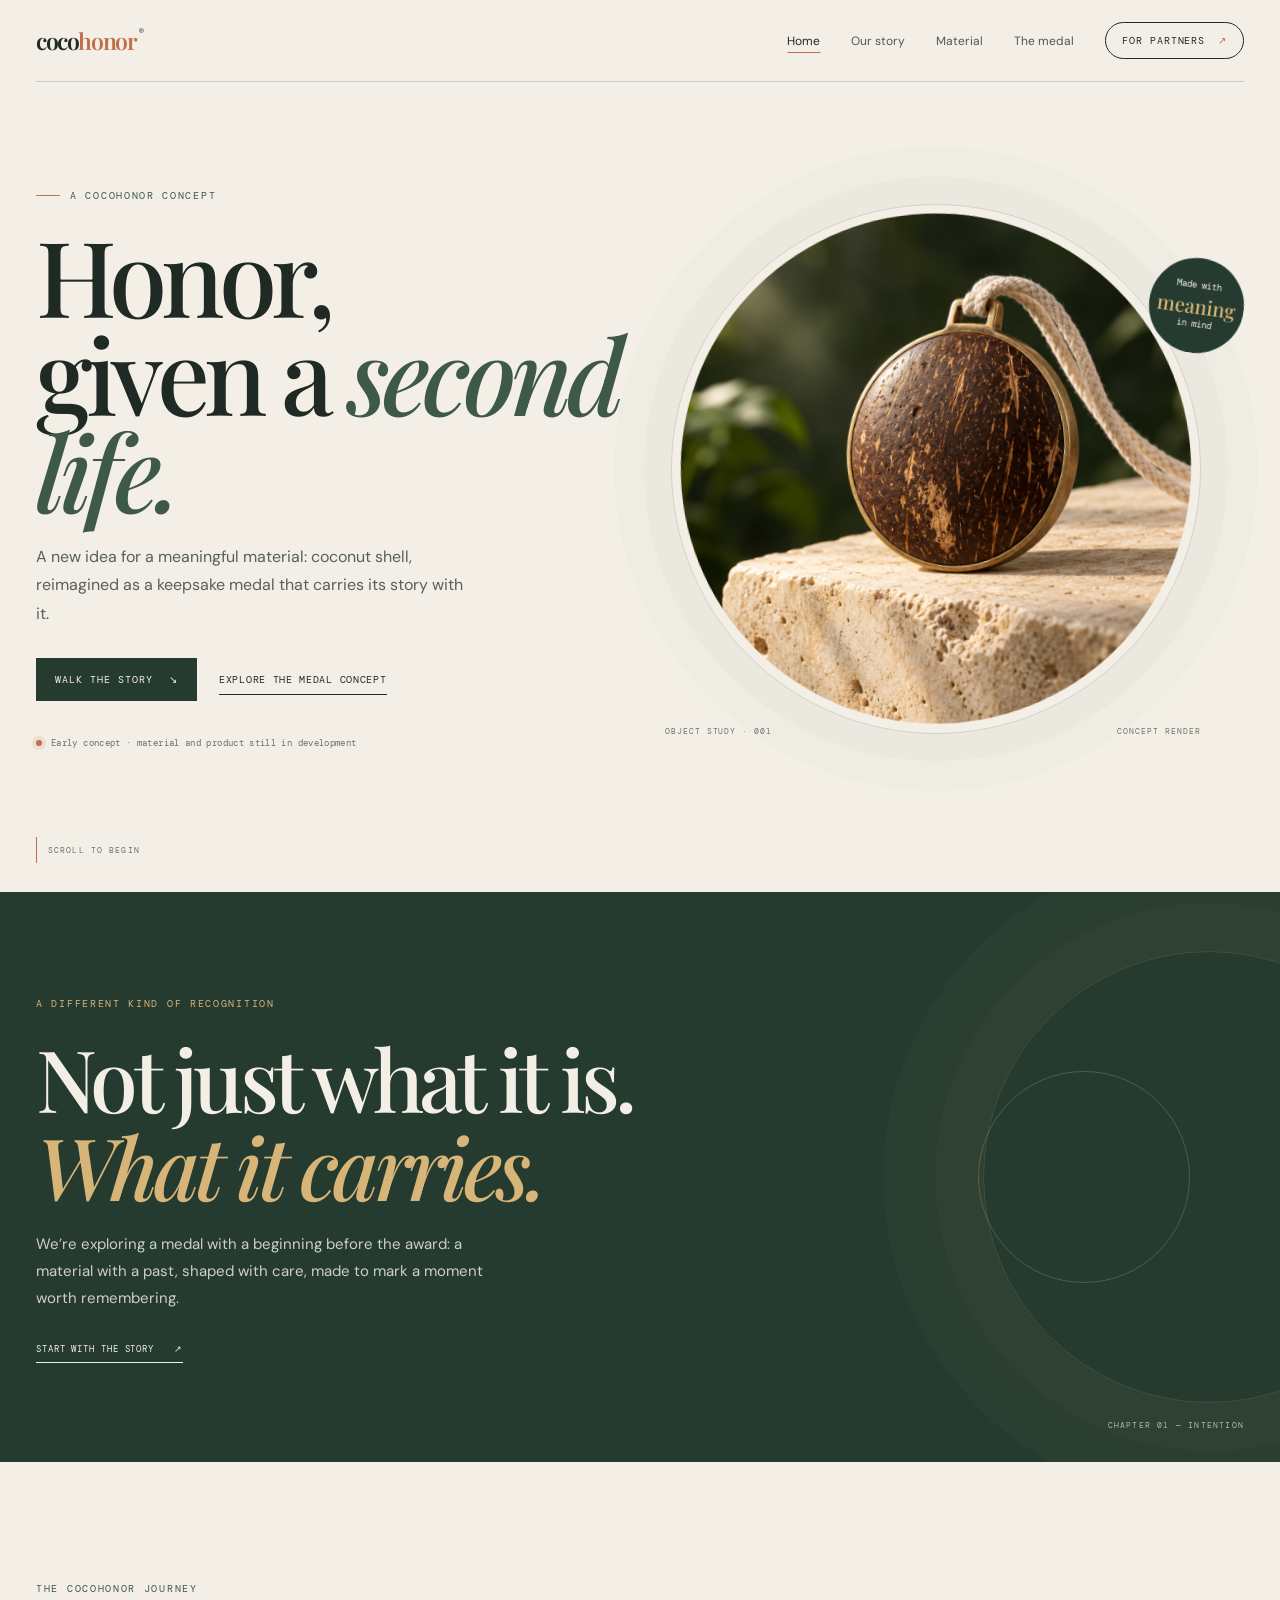
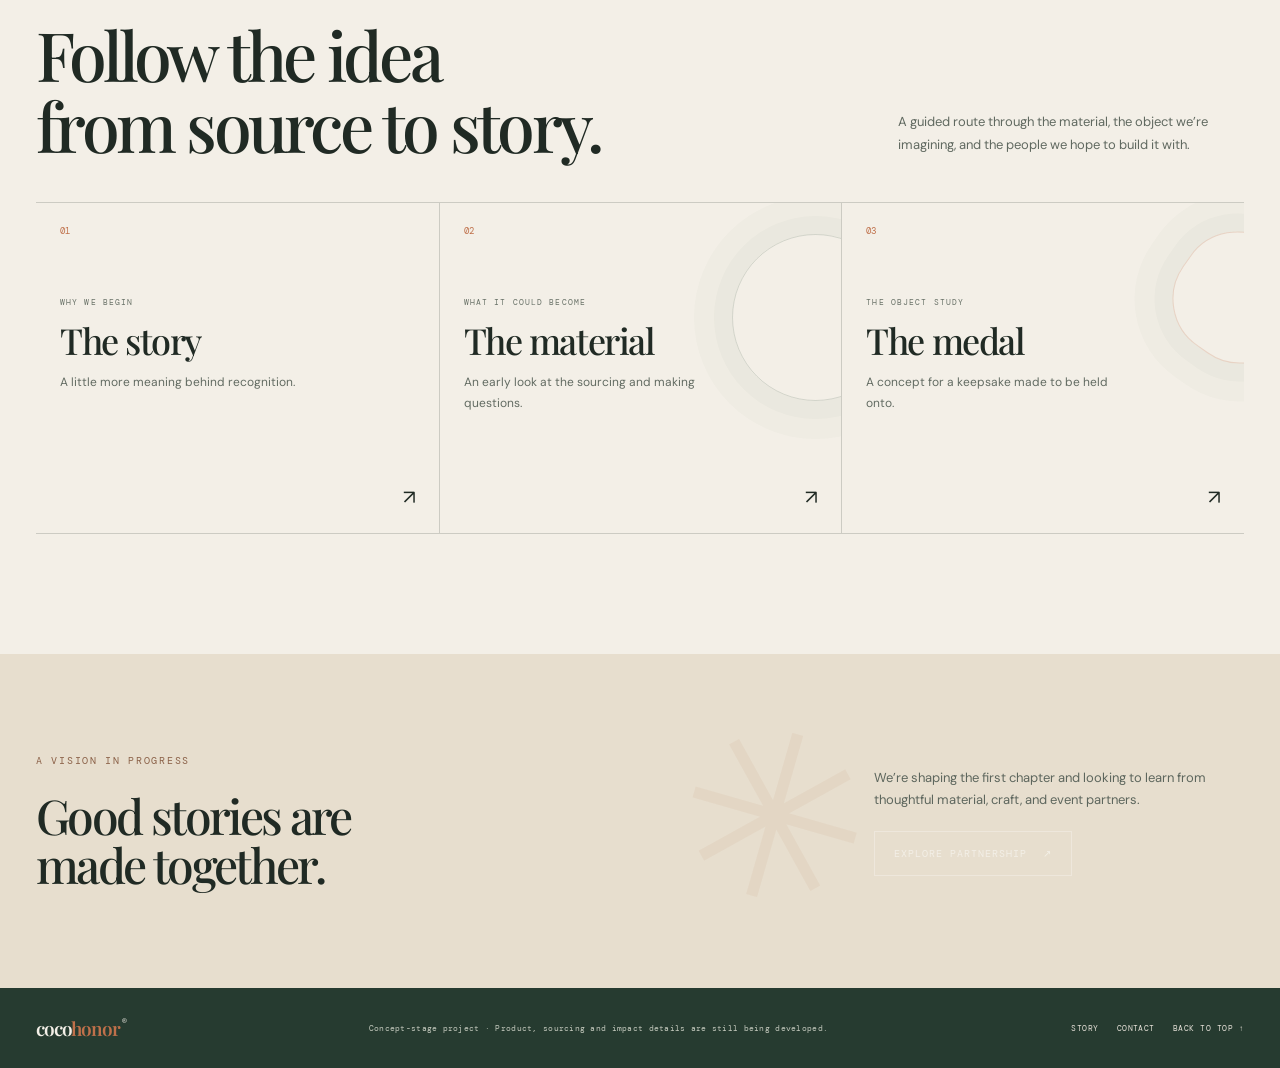
==== index.html @ da4cb06a "Add CocoHonor story website Responsive five-page concept site, shared styles and interactions, plus " ====
<!doctype html>
<html lang="en">
<head>
  <meta charset="utf-8"><meta name="viewport" content="width=device-width,initial-scale=1">
  <meta name="theme-color" content="#f3efe7"><meta name="description" content="CocoHonor is an early-stage concept exploring coconut shell as a meaningful material for keepsake medals.">
  <title>CocoHonor — Honor, given a second life</title><link rel="stylesheet" href="styles.css">
</head>
<body data-page="home">
  <div class="reading-progress" aria-hidden="true"><span></span></div>
  <header class="site-header wrap">
    <a class="brand" href="index.html" aria-label="CocoHonor home">coco<span>honor</span><i>®</i></a>
    <button class="menu-toggle" aria-expanded="false" aria-controls="primary-nav" aria-label="Open navigation"><span></span><span></span></button>
    <nav class="primary-nav" id="primary-nav" aria-label="Main navigation">
      <a class="active" href="index.html">Home</a><a href="story.html">Our story</a><a href="material.html">Material</a><a href="medal.html">The medal</a><a class="nav-cta" href="partners.html">For partners <span>↗</span></a>
    </nav>
  </header>
  <main>
    <section class="hero wrap">
      <div class="hero-copy reveal">
        <p class="eyebrow"><span class="eyebrow-mark"></span> A CocoHonor concept</p>
        <h1>Honor,<br>given a <em>second life.</em></h1>
        <p class="hero-lede">A new idea for a meaningful material: coconut shell, reimagined as a keepsake medal that carries its story with it.</p>
        <div class="hero-actions"><a class="button button-dark" href="story.html">Walk the story <span>↘</span></a><a class="underlink" href="medal.html">Explore the medal concept</a></div>
        <p class="concept-note"><span class="status-dot"></span> Early concept · material and product still in development</p>
      </div>
      <div class="hero-object" data-tilt>
        <div class="hero-orbit orbit-one"></div><div class="hero-orbit orbit-two"></div>
        <img class="hero-medal" src="assets/medal-concept.png" alt="Illustrative concept rendering of a coconut-shell medal with a brass edge and cotton loop">
        <div class="image-caption"><span>OBJECT STUDY · 001</span><span>CONCEPT RENDER</span></div>
        <div class="hero-stamp"><span>Made with</span><strong>meaning</strong><span>in mind</span></div>
      </div>
      <a class="scroll-cue" href="#journey"><span class="scroll-line"></span> SCROLL TO BEGIN</a>
    </section>
    <section class="manifesto" id="journey">
      <div class="wrap manifesto-inner reveal">
        <p class="eyebrow eyebrow-light">A different kind of recognition</p>
        <h2>Not just what it is.<br><em>What it carries.</em></h2>
        <p>We’re exploring a medal with a beginning before the award: a material with a past, shaped with care, made to mark a moment worth remembering.</p>
        <a class="arrow-link light-link" href="story.html">Start with the story <span>↗</span></a>
      </div><span class="manifesto-index">CHAPTER 01 — INTENTION</span>
    </section>
    <section class="walkthrough wrap section-space">
      <div class="section-heading reveal"><div><p class="eyebrow">The CocoHonor journey</p><h2>Follow the idea<br>from source to story.</h2></div><p class="section-aside">A guided route through the material, the object we’re imagining, and the people we hope to build it with.</p></div>
      <div class="journey-grid">
        <a class="journey-card card-story reveal" href="story.html"><span class="card-number">01</span><span class="card-kicker">WHY WE BEGIN</span><span class="card-title">The story</span><span class="card-copy">A little more meaning behind recognition.</span><span class="card-arrow">↗</span></a>
        <a class="journey-card card-material reveal" href="material.html"><span class="card-number">02</span><span class="card-kicker">WHAT IT COULD BECOME</span><span class="card-title">The material</span><span class="card-copy">An early look at the sourcing and making questions.</span><span class="card-arrow">↗</span></a>
        <a class="journey-card card-medal reveal" href="medal.html"><span class="card-number">03</span><span class="card-kicker">THE OBJECT STUDY</span><span class="card-title">The medal</span><span class="card-copy">A concept for a keepsake made to be held onto.</span><span class="card-arrow">↗</span></a>
      </div>
    </section>
    <section class="home-partner">
      <div class="wrap partner-strip reveal"><div><p class="eyebrow eyebrow-light">A vision in progress</p><h2>Good stories are<br>made together.</h2></div><div class="partner-strip-copy"><p>We’re shaping the first chapter and looking to learn from thoughtful material, craft, and event partners.</p><a class="button button-outline" href="partners.html">Explore partnership <span>↗</span></a></div><span class="strip-flower" aria-hidden="true">✳</span></div>
    </section>
  </main>
  <footer class="site-footer"><div class="wrap footer-inner"><a class="brand brand-footer" href="index.html">coco<span>honor</span><i>®</i></a><p>Concept-stage project · Product, sourcing and impact details are still being developed.</p><div class="footer-nav"><a href="story.html">Story</a><a href="partners.html">Contact</a><a href="#top">Back to top ↑</a></div></div></footer>
  <script src="script.js" defer></script>
</body></html>
---- styles.css ----
@import url('https://fonts.googleapis.com/css2?family=DM+Mono:wght@400;500&family=DM+Sans:wght@400;500;600;700&family=Playfair+Display:wght@500;600;700&display=swap');
:root{--paper:#f3efe7;--ink:#202a24;--green:#3e5948;--deep:#263b30;--orange:#bf704a;--brass:#d7b478;--line:rgba(32,42,36,.18);--muted:#697268;--serif:'Playfair Display',Georgia,serif;--sans:'DM Sans',Arial,sans-serif;--mono:'DM Mono',monospace;--max:1220px}
*{box-sizing:border-box}html{scroll-behavior:smooth;scroll-padding-top:90px}body{margin:0;background:var(--paper);color:var(--ink);font-family:var(--sans);font-size:15px;overflow-x:hidden}a{color:inherit;text-decoration:none}button{font:inherit;color:inherit}img{display:block;max-width:100%}.wrap{width:min(var(--max),calc(100% - 72px));margin-inline:auto}.narrow{width:min(760px,calc(100% - 48px));margin:auto}.eyebrow{font:10px var(--mono);text-transform:uppercase;letter-spacing:.17em;color:var(--green);display:flex;align-items:center;gap:10px;margin:0 0 24px}.eyebrow-mark{width:24px;height:1px;background:var(--orange)}.eyebrow-light{color:var(--brass)}h1,h2,h3,p{margin-top:0}h1,h2{font-family:var(--serif);font-weight:500;letter-spacing:-.055em}h1{font-size:clamp(64px,8.2vw,108px);line-height:.93;margin:0 0 24px}h1 em,h2 em{font-weight:500;color:var(--green)}.site-header{height:82px;display:flex;justify-content:space-between;align-items:center;border-bottom:1px solid var(--line);position:relative;z-index:12}.brand{font:600 23px var(--serif);letter-spacing:-.06em;white-space:nowrap}.brand span{color:var(--orange)}.brand i{font:8px var(--mono);vertical-align:top;margin-left:2px;font-style:normal}.primary-nav{display:flex;align-items:center;gap:31px;font-size:12px}.primary-nav>a:not(.nav-cta){opacity:.77;transition:opacity .2s}.primary-nav>a:hover,.primary-nav>a.active{opacity:1}.primary-nav>a.active:not(.nav-cta){text-decoration:underline;text-decoration-color:var(--orange);text-underline-offset:7px}.nav-cta{border:1px solid var(--ink);padding:11px 16px;border-radius:99px;font:10px var(--mono);text-transform:uppercase;letter-spacing:.09em}.nav-cta span{color:var(--orange);margin-left:6px}.menu-toggle{display:none;border:0;background:none;padding:8px}.menu-toggle span{width:22px;height:1px;background:var(--ink);display:block;margin:6px}.reading-progress{height:2px;position:fixed;top:0;left:0;right:0;z-index:20}.reading-progress span{display:block;height:100%;width:0;background:var(--orange)}
.hero{min-height:calc(100vh - 82px);min-height:min(810px,calc(100vh - 82px));display:grid;grid-template-columns:.98fr 1.02fr;align-items:center;position:relative;padding:48px 0 84px}.hero-copy{position:relative;z-index:2;padding:15px 0}.hero h1 em{color:var(--green)}.hero-lede{color:#566158;line-height:1.8;font-size:16px;max-width:440px;margin-bottom:29px}.hero-actions{display:flex;gap:22px;align-items:center;flex-wrap:wrap}.button{display:inline-flex;gap:16px;align-items:center;padding:15px 19px;font:10px var(--mono);text-transform:uppercase;letter-spacing:.1em;transition:transform .2s,background .2s,color .2s}.button:hover{transform:translateY(-3px)}.button-dark{background:var(--deep);color:var(--paper)}.button-dark:hover{background:var(--green)}.button-outline{border:1px solid rgba(243,239,231,.6);color:var(--paper)}.button-outline:hover{background:var(--paper);color:var(--deep)}.underlink{font:10px var(--mono);text-transform:uppercase;letter-spacing:.07em;border-bottom:1px solid var(--ink);padding:8px 0}.concept-note{font:9px var(--mono);letter-spacing:.04em;color:var(--muted);margin:36px 0 0;display:flex;align-items:center;gap:9px}.status-dot{width:6px;height:6px;border-radius:50%;background:var(--orange);box-shadow:0 0 0 4px rgba(191,112,74,.14)}
.hero-object{height:min(68vw,620px);min-height:470px;position:relative;display:grid;place-items:center;perspective:1200px;transform-style:preserve-3d}.hero-medal{width:min(86%,570px);height:min(86%,570px);object-fit:cover;object-position:center;border-radius:50%;clip-path:circle(48% at 50% 50%);filter:drop-shadow(0 24px 26px rgba(34,39,31,.2));transform:rotate(-5deg);transition:transform .15s ease;position:relative;z-index:1}.hero-orbit{position:absolute;border:1px solid rgba(62,89,72,.19);border-radius:50%;aspect-ratio:1;pointer-events:none}.orbit-one{width:86%;box-shadow:0 0 0 27px rgba(62,89,72,.025),0 0 0 57px rgba(62,89,72,.02)}.orbit-two{width:70%;border-style:dashed;border-color:rgba(191,112,74,.28);animation:slowspin 50s linear infinite}.orbit-two:after{content:'✳';position:absolute;color:var(--orange);font-size:17px;top:7%;left:15%;background:var(--paper);padding:4px}.image-caption{position:absolute;bottom:7%;left:6%;right:7%;display:flex;justify-content:space-between;z-index:2;font:8px var(--mono);letter-spacing:.12em;color:#6e7469}.hero-stamp{position:absolute;right:0;top:16%;z-index:2;width:95px;height:95px;border-radius:50%;background:var(--deep);color:var(--paper);display:flex;flex-direction:column;justify-content:center;align-items:center;transform:rotate(8deg);font:9px var(--mono);line-height:1.3}.hero-stamp strong{font:500 20px var(--serif);color:var(--brass)}.scroll-cue{position:absolute;bottom:29px;left:0;display:flex;align-items:center;gap:11px;font:8px var(--mono);letter-spacing:.14em;color:var(--muted)}.scroll-line{width:1px;height:26px;background:var(--orange);display:inline-block}
.manifesto{min-height:570px;background:var(--deep);color:var(--paper);position:relative;display:flex;align-items:center;overflow:hidden;padding:100px 0}.manifesto:before,.manifesto:after{content:'';position:absolute;width:450px;height:450px;border:1px solid rgba(215,180,120,.17);border-radius:50%;right:-155px;top:50%;transform:translateY(-50%);box-shadow:0 0 0 48px rgba(215,180,120,.025),0 0 0 100px rgba(215,180,120,.02)}.manifesto:after{right:7%;width:210px;height:210px;border-color:rgba(215,180,120,.26);box-shadow:none}.manifesto-inner{position:relative;z-index:1}.manifesto h2{font-size:clamp(52px,7vw,86px);line-height:1.02;margin:0 0 22px}.manifesto h2 em{color:var(--brass)}.manifesto-inner>p:not(.eyebrow){color:#cdd0c7;max-width:460px;font-size:15px;line-height:1.8;margin-bottom:25px}.manifesto-index{position:absolute;right:36px;bottom:32px;font:8px var(--mono);letter-spacing:.15em;color:#aeb8aa}.arrow-link{font:9px var(--mono);text-transform:uppercase;letter-spacing:.1em;padding-bottom:7px;border-bottom:1px solid currentColor}.arrow-link span{margin-left:14px}.light-link{color:var(--paper)}
.section-space{padding-block:120px}.section-heading{display:flex;justify-content:space-between;align-items:end;gap:50px;margin-bottom:42px}.section-heading h2{font-size:clamp(45px,5.6vw,68px);line-height:1.04;margin:0}.section-aside{max-width:310px;color:#606960;font-size:13px;line-height:1.75;margin:0 3% 4px 0}.journey-grid{display:grid;grid-template-columns:repeat(3,1fr);border-top:1px solid var(--line);border-bottom:1px solid var(--line)}.journey-card{min-height:330px;padding:22px 24px 28px;display:flex;flex-direction:column;position:relative;overflow:hidden;transition:color .3s,background .3s}.journey-card+.journey-card{border-left:1px solid var(--line)}.card-number{font:9px var(--mono);color:var(--orange)}.card-kicker{font:8px var(--mono);letter-spacing:.14em;margin-top:60px;color:var(--muted)}.card-title{font:500 36px var(--serif);letter-spacing:-.04em;margin-top:9px}.card-copy{max-width:245px;font-size:12px;line-height:1.7;color:#626b62;margin-top:8px}.card-arrow{font-size:20px;position:absolute;right:23px;bottom:23px;transition:transform .2s}.journey-card:hover{background:var(--green);color:var(--paper)}.journey-card:hover .card-copy,.journey-card:hover .card-kicker{color:#d4d6cd}.journey-card:hover .card-arrow{transform:translate(4px,-4px)}.card-material:before,.card-medal:before{content:'';position:absolute;width:165px;height:165px;border:1px solid rgba(62,89,72,.18);border-radius:50%;right:-58px;top:31px;box-shadow:0 0 0 18px rgba(62,89,72,.025),0 0 0 38px rgba(62,89,72,.02)}.card-medal:before{width:125px;height:125px;border-radius:45%;border-color:rgba(191,112,74,.22);transform:rotate(35deg)}.card-material:hover:before,.card-medal:hover:before{border-color:rgba(255,255,255,.25)}
.home-partner{background:#e7dece;padding:72px 0}.partner-strip{display:flex;align-items:center;justify-content:space-between;position:relative;overflow:hidden;min-height:190px}.partner-strip h2{font-size:48px;line-height:1.03;margin:0}.partner-strip-copy{max-width:370px;position:relative;z-index:1}.partner-strip-copy p{color:#5d665d;line-height:1.75;font-size:13px;margin-bottom:19px}.partner-strip .eyebrow-light{color:#8b6148}.strip-flower{font-size:230px;line-height:1;position:absolute;right:31%;color:rgba(191,112,74,.07);transform:rotate(16deg);pointer-events:none}
.site-footer{background:var(--deep);color:var(--paper);padding:27px 0}.footer-inner{display:flex;align-items:center;justify-content:space-between;gap:24px}.brand-footer{font-size:19px}.footer-inner>p{font:8px var(--mono);color:#c6cbbf;letter-spacing:.035em;margin:0}.footer-nav{display:flex;gap:18px;font:8px var(--mono);letter-spacing:.06em;text-transform:uppercase;color:#e6e1d8}
.page-hero{min-height:590px;padding:55px 0 68px;display:grid;grid-template-columns:1fr 1fr;align-items:center;gap:7%;overflow:hidden}.page-hero-copy{position:relative;z-index:1}.page-hero h1{font-size:clamp(62px,7.3vw,94px)}.page-hero .hero-lede{max-width:440px;margin-bottom:30px}.story-art,.material-art,.partner-art{height:460px;position:relative;display:grid;place-items:center;overflow:hidden}.story-art{background:#e6dece}.story-ring,.partner-orbit{width:70%;aspect-ratio:1;border:1px solid rgba(62,89,72,.25);border-radius:50%;box-shadow:0 0 0 30px rgba(62,89,72,.025),0 0 0 62px rgba(62,89,72,.02)}.story-seed{position:absolute;font-size:150px;color:#a6764b;text-shadow:7px 15px 20px rgba(40,37,27,.18);animation:float 6s ease-in-out infinite}.art-note{position:absolute;font:8px var(--mono);letter-spacing:.14em;color:var(--muted)}.note-a{top:16%;right:7%}.note-b{bottom:13%;left:7%}.story-statement,.material-intro-band{background:var(--deep);color:var(--paper);padding:110px 0}.story-statement h2,.material-intro-band h2{font-size:clamp(43px,6vw,72px);line-height:1.08;margin:0 0 28px}.story-statement h2 em,.material-intro-band h2 em{color:var(--brass)}.big-copy{font:500 21px/1.65 var(--serif);color:#e2dfd4;max-width:720px}.small-copy{font-size:13px;line-height:1.85;color:#bdc4b8;max-width:690px;margin:25px 0 0}.principle-grid,.role-grid{display:grid;grid-template-columns:repeat(3,1fr);border-top:1px solid var(--line);border-bottom:1px solid var(--line)}.principle{padding:25px 26px 28px 0;min-height:250px}.principle+.principle,.role-card+.role-card{border-left:1px solid var(--line);padding-left:27px}.principle>span,.role-card>span{font:9px var(--mono);color:var(--orange)}.principle h3,.role-card h3{font:500 25px var(--serif);margin:39px 0 10px}.principle p,.role-card p{max-width:300px;color:#606960;font-size:12px;line-height:1.8;margin:0}.chapter-next{background:var(--green);color:var(--paper);padding:66px 0;position:relative;overflow:hidden}.next-inner{display:flex;align-items:center;justify-content:space-between;gap:28px;position:relative}.next-inner h2{font-size:42px;margin:0 0 9px}.next-inner p:not(.eyebrow){color:#d3d8cf;font-size:12px;margin:0}.next-inner .eyebrow{margin-bottom:13px}.next-number{position:absolute;right:0;bottom:-39px;font:8px var(--mono);color:#c3cbbf;letter-spacing:.13em}
.material-hero{min-height:640px}.material-art{background:#e7ddca}.material-sun{position:absolute;width:245px;height:245px;border-radius:50%;background:rgba(215,180,120,.33);filter:blur(12px)}.shell-shape{position:relative;width:235px;height:258px;border-radius:54% 47% 45% 48%;transform:rotate(-14deg);background:repeating-radial-gradient(ellipse at 28% 30%,transparent 0 8px,rgba(33,26,19,.19) 9px 10px),radial-gradient(ellipse at 31% 24%,#a77a52,#704b31 55%,#302b24 100%);box-shadow:inset 13px 10px 25px rgba(255,231,188,.27),inset -25px -25px 50px rgba(12,13,10,.43),13px 23px 27px rgba(38,38,27,.19);animation:float 7s ease-in-out infinite}.shell-shape:after{content:'';position:absolute;inset:14px;border:1px solid rgba(226,194,137,.52);border-radius:inherit}.shell-chip{position:absolute;width:47px;height:34px;border-radius:55% 32% 57% 35%;background:linear-gradient(130deg,#8f603c,#34271e);box-shadow:6px 9px 11px rgba(28,25,18,.2);transform:rotate(29deg)}.chip-one{bottom:22%;left:20%}.chip-two{top:26%;right:19%;transform:rotate(-21deg) scale(.64)}.material-intro-band .narrow>p:not(.eyebrow){font-size:14px;line-height:1.85;color:#cdd0c7;max-width:660px}.question-list{border-top:1px solid var(--line)}.question{display:grid;grid-template-columns:70px 1fr 35px;align-items:start;gap:18px;border-bottom:1px solid var(--line);padding:23px 0}.q-number{font:9px var(--mono);color:var(--orange);padding-top:7px}.question h3{font:500 24px var(--serif);margin:0 0 8px}.question p{color:#626b62;font-size:12px;line-height:1.7;max-width:660px;margin:0}.q-mark{font-size:16px;color:var(--green);justify-self:end}
.medal-intro{min-height:680px;display:grid;grid-template-columns:.88fr 1.12fr;align-items:center;gap:6%;padding-top:42px;padding-bottom:60px}.concept-badge{display:inline-flex;gap:11px;align-items:center;border:1px solid var(--line);padding:9px 13px;border-radius:100px;font:8px var(--mono);letter-spacing:.1em;text-transform:uppercase;color:var(--orange)}.concept-badge span{color:var(--muted)}.medal-feature{height:min(65vw,600px);min-height:450px;position:relative;display:grid;place-items:center;perspective:1000px}.medal-feature img{width:96%;height:96%;object-fit:cover;border-radius:50%;clip-path:circle(48% at 50% 50%);filter:drop-shadow(0 20px 26px rgba(34,39,31,.2));transition:transform .16s}.feature-label{position:absolute;bottom:2%;right:0;font:8px var(--mono);letter-spacing:.12em;color:var(--muted)}.medal-spec{background:var(--deep);color:var(--paper);padding:100px 0}.spec-grid{display:grid;grid-template-columns:.8fr 1.2fr;gap:11%}.spec-heading h2{font-size:clamp(44px,5vw,64px);line-height:1.05;margin:0 0 20px}.spec-heading>p:not(.eyebrow){font-size:13px;line-height:1.8;color:#c1c8be;max-width:330px}.spec-notes{border-top:1px solid rgba(243,239,231,.25)}.spec-note{padding:20px 0;border-bottom:1px solid rgba(243,239,231,.22)}.spec-note>span{font:8px var(--mono);letter-spacing:.13em;color:var(--brass)}.spec-note h3{font:500 23px var(--serif);margin:11px 0 7px}.spec-note p{font-size:11px;line-height:1.7;color:#c1c8be;margin:0;max-width:480px}.design-question{display:grid;grid-template-columns:120px 1fr auto;gap:35px;align-items:center}.design-mark{width:90px;height:90px;border:1px solid var(--line);border-radius:50%;display:grid;place-items:center;color:var(--orange);font-size:37px}.design-question h2{font-size:43px;line-height:1.08;margin:0 0 13px}.design-question p:not(.eyebrow){max-width:510px;color:#606960;font-size:12px;line-height:1.75;margin:0}.design-question .eyebrow{margin-bottom:14px}
.partner-hero{min-height:620px}.partner-art{background:#e6dece}.partner-orbit{border-color:rgba(191,112,74,.3);border-style:dashed;animation:slowspin 60s linear infinite}.partner-sun{position:absolute;width:240px;height:240px;border-radius:50%;background:rgba(215,180,120,.35);filter:blur(16px)}.partner-flower{position:absolute;font-size:150px;color:var(--green);transform:rotate(-12deg);text-shadow:8px 15px 20px rgba(40,37,27,.14)}.role-card{padding:25px 24px 28px 0;min-height:275px}.role-card h3{margin-top:46px}.contact-block{background:var(--deep);color:var(--paper);padding:90px 0}.contact-inner{display:flex;align-items:center;justify-content:space-between;gap:40px}.contact-inner h2{font-size:clamp(43px,5vw,65px);line-height:1.06;margin:0 0 15px}.contact-inner>div>p:not(.eyebrow){max-width:500px;color:#c1c8be;font-size:12px;line-height:1.8;margin:0}.contact-inner .button{flex:0 0 auto}
.reveal{opacity:0;transform:translateY(20px);transition:opacity .7s ease,transform .7s ease}.reveal.visible{opacity:1;transform:translateY(0)}@keyframes slowspin{to{transform:rotate(360deg)}}@keyframes float{0%,100%{translate:0 0}50%{translate:0 -11px}}@media(prefers-reduced-motion:reduce){*,*:before,*:after{scroll-behavior:auto!important;animation-duration:.01ms!important;animation-iteration-count:1!important;transition-duration:.01ms!important}.reveal{opacity:1;transform:none}}
@media(max-width:900px){.wrap{width:calc(100% - 48px)}.primary-nav{gap:18px}.hero{min-height:auto;padding-top:70px}.hero-object{min-height:430px;height:53vw}.hero h1{font-size:clamp(58px,8vw,84px)}.partner-strip h2{font-size:41px}.page-hero{gap:4%}.story-art,.material-art,.partner-art{height:390px}.medal-intro{gap:2%}.medal-feature{min-height:390px}.design-question{grid-template-columns:80px 1fr}.design-question .button{grid-column:2;justify-self:start}}
@media(max-width:700px){.wrap{width:calc(100% - 38px)}.site-header{height:70px}.menu-toggle{display:block}.primary-nav{display:none;position:absolute;top:70px;left:-19px;right:-19px;padding:18px 22px 23px;background:var(--paper);border-bottom:1px solid var(--line);flex-direction:column;align-items:stretch;gap:0}.primary-nav.open{display:flex}.primary-nav>a{padding:12px 0}.primary-nav .nav-cta{align-self:flex-start;margin-top:8px;padding:11px 16px}.hero{grid-template-columns:1fr;min-height:auto;padding:58px 0 72px}.hero-copy{padding:0}.hero h1{font-size:clamp(58px,13vw,88px)}.hero-lede{font-size:14px}.hero-object{height:94vw;min-height:320px;max-height:530px;margin-top:8px}.hero-medal{width:86%;height:86%}.hero-stamp{right:4%;top:10%;width:76px;height:76px;font-size:8px}.hero-stamp strong{font-size:17px}.image-caption{bottom:4%;left:5%;right:5%}.scroll-cue{bottom:17px}.manifesto{min-height:500px;padding:80px 0}.manifesto h2{font-size:clamp(48px,11vw,70px)}.manifesto:after{right:-20%;width:170px;height:170px}.manifesto-index{right:18px;bottom:20px;font-size:7px}.section-space{padding-block:78px}.section-heading{display:block;margin-bottom:28px}.section-heading h2{font-size:48px}.section-aside{margin:19px 0 0;max-width:450px}.journey-grid{grid-template-columns:1fr}.journey-card{min-height:245px;padding:18px 19px 23px}.journey-card+.journey-card{border-left:0;border-top:1px solid var(--line)}.card-kicker{margin-top:35px}.card-title{font-size:32px}.home-partner{padding:54px 0}.partner-strip{display:block;padding:8px 0}.partner-strip h2{font-size:43px}.partner-strip-copy{margin-top:24px}.strip-flower{right:-6%;bottom:-50%;font-size:180px}.footer-inner{flex-wrap:wrap;gap:14px}.footer-inner>p{order:3;width:100%;line-height:1.5}.footer-nav{margin-left:auto;gap:12px;font-size:7px}.page-hero,.material-hero,.partner-hero,.medal-intro{grid-template-columns:1fr;min-height:auto;padding:60px 0 45px;gap:17px}.page-hero h1{font-size:clamp(58px,12vw,83px)}.page-hero .hero-lede{font-size:14px}.story-art,.material-art,.partner-art{height:330px}.story-seed{font-size:118px}.story-statement,.material-intro-band{padding:75px 0}.story-statement h2,.material-intro-band h2{font-size:clamp(39px,9vw,57px)}.big-copy{font-size:18px}.principle-grid,.role-grid{grid-template-columns:1fr}.principle,.role-card{min-height:0;padding:21px 0 26px}.principle+.principle,.role-card+.role-card{border-left:0;border-top:1px solid var(--line);padding-left:0}.principle h3,.role-card h3{margin:20px 0 7px}.chapter-next{padding:50px 0}.next-inner{display:grid;grid-template-columns:1fr auto;gap:18px}.next-inner>div{grid-column:1/-1}.next-inner h2{font-size:36px}.next-number{right:0;bottom:-28px}.question{grid-template-columns:38px 1fr 20px;gap:8px;padding:19px 0}.question h3{font-size:21px}.question p{font-size:11px}.medal-intro{padding-top:50px}.medal-feature{height:95vw;min-height:330px;max-height:510px;grid-row:1}.medal-intro .page-hero-copy{grid-row:2}.medal-spec{padding:72px 0}.spec-grid{grid-template-columns:1fr;gap:29px}.spec-heading h2{font-size:49px}.design-question{grid-template-columns:56px 1fr;gap:16px}.design-mark{width:52px;height:52px;font-size:25px}.design-question h2{font-size:35px}.design-question .button{grid-column:2}.contact-block{padding:70px 0}.contact-inner{display:block}.contact-inner h2{font-size:46px}.contact-inner .button{margin-top:25px}}
@media(max-width:390px){.wrap{width:calc(100% - 32px)}.footer-nav{gap:9px}.footer-nav a{font-size:6.5px}.hero-actions{gap:15px}.underlink{font-size:9px}.hero-object{min-height:300px}}
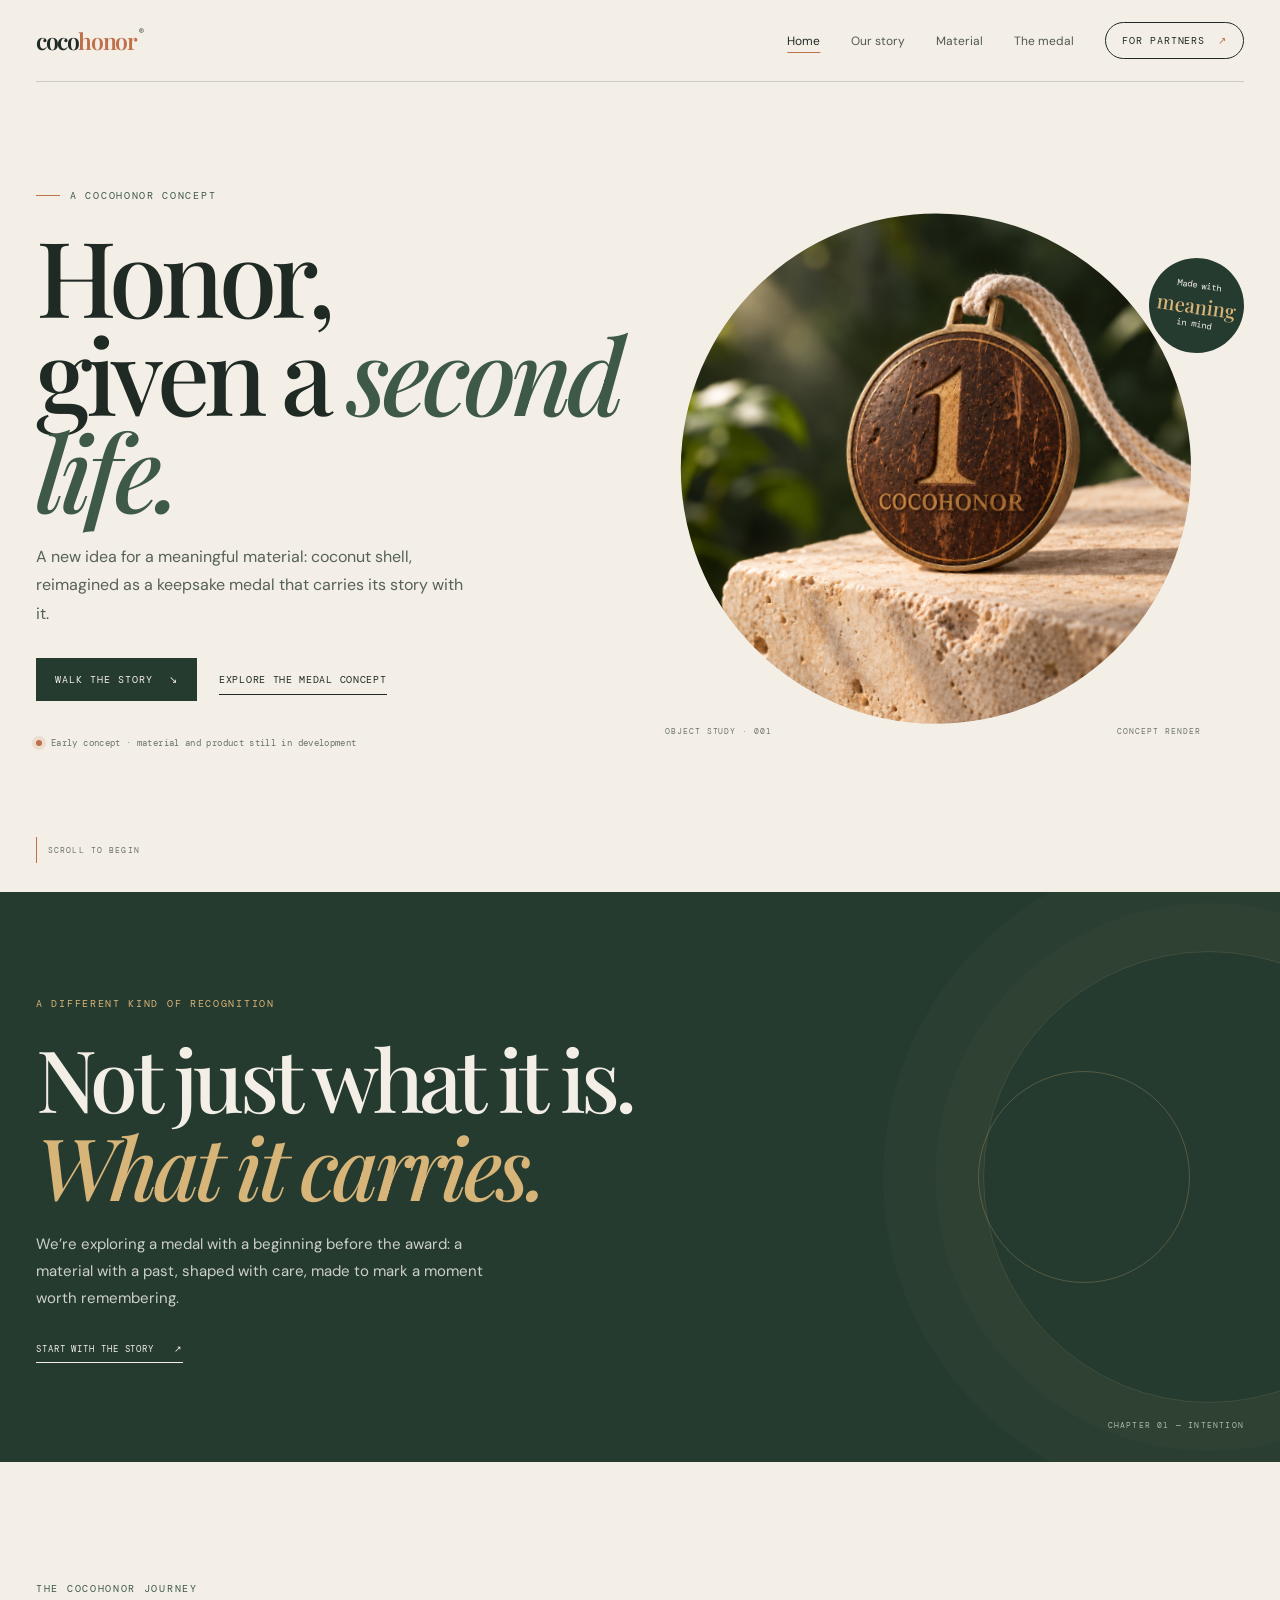
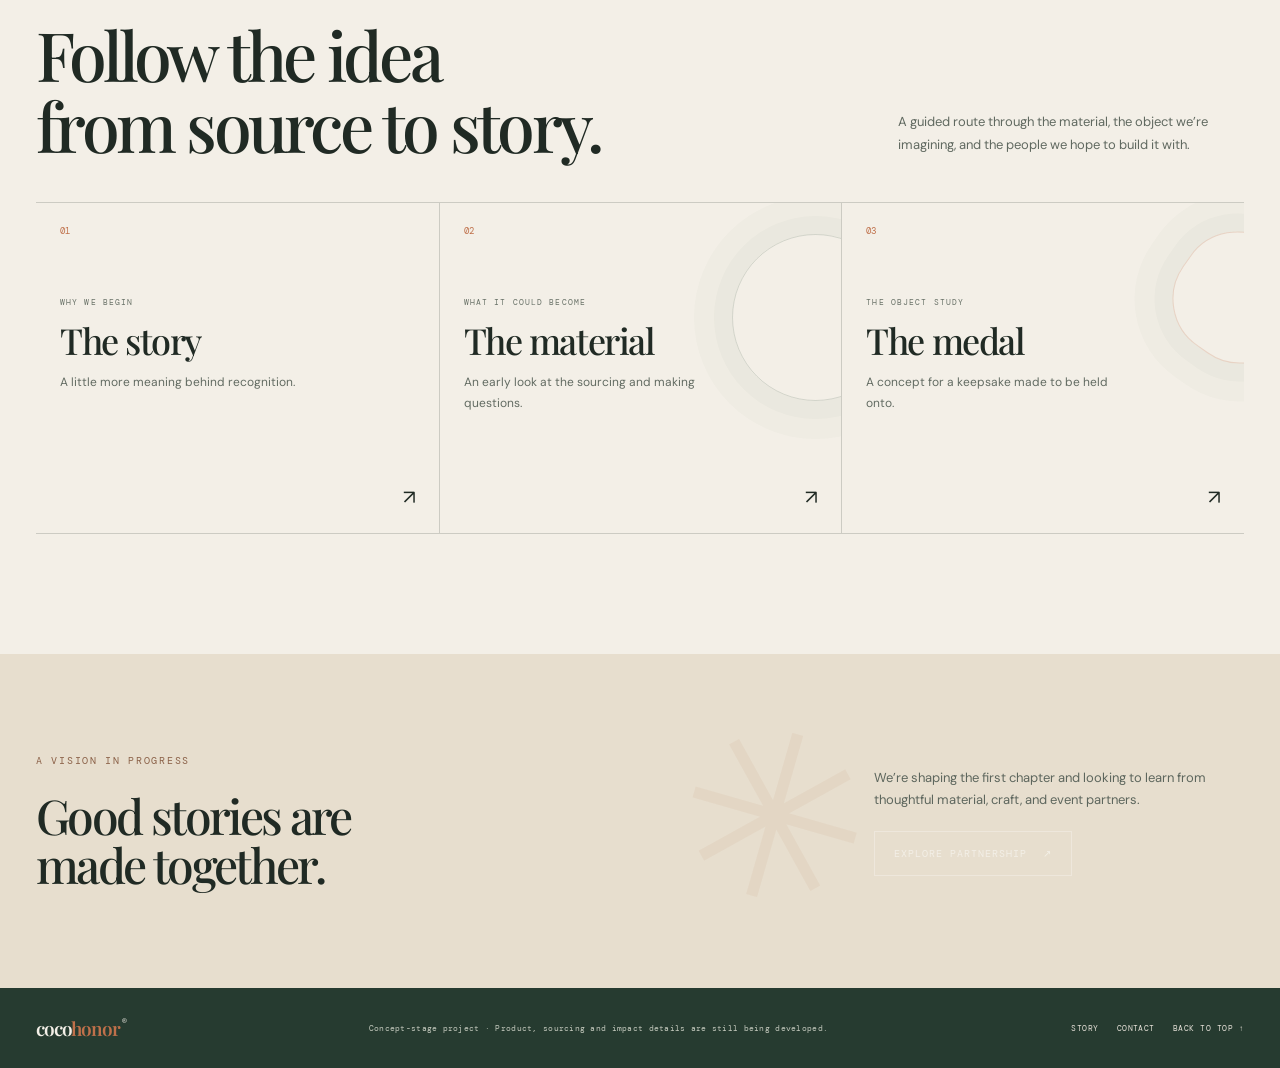
==== commit f30eb636: "Polish the medal and partner journey pages" ====
--- a/index.html
+++ b/index.html
@@ -23,9 +23,8 @@
         <div class="hero-actions"><a class="button button-dark" href="story.html">Walk the story <span>↘</span></a><a class="underlink" href="medal.html">Explore the medal concept</a></div>
         <p class="concept-note"><span class="status-dot"></span> Early concept · material and product still in development</p>
       </div>
-      <div class="hero-object" data-tilt>
-        <div class="hero-orbit orbit-one"></div><div class="hero-orbit orbit-two"></div>
-        <img class="hero-medal" src="assets/medal-concept.png" alt="Illustrative concept rendering of a coconut-shell medal with a brass edge and cotton loop">
+      <div class="hero-object">
+        <img class="hero-medal" src="assets/medal-concept-engraved.png" alt="Illustrative concept rendering of a coconut-shell medal with brass-colored 1 and COCOHONOR lettering and a thin inner brass ring">
         <div class="image-caption"><span>OBJECT STUDY · 001</span><span>CONCEPT RENDER</span></div>
         <div class="hero-stamp"><span>Made with</span><strong>meaning</strong><span>in mind</span></div>
       </div>
--- a/styles.css
+++ b/styles.css
@@ -15,3 +15,7 @@
 @media(max-width:900px){.wrap{width:calc(100% - 48px)}.primary-nav{gap:18px}.hero{min-height:auto;padding-top:70px}.hero-object{min-height:430px;height:53vw}.hero h1{font-size:clamp(58px,8vw,84px)}.partner-strip h2{font-size:41px}.page-hero{gap:4%}.story-art,.material-art,.partner-art{height:390px}.medal-intro{gap:2%}.medal-feature{min-height:390px}.design-question{grid-template-columns:80px 1fr}.design-question .button{grid-column:2;justify-self:start}}
 @media(max-width:700px){.wrap{width:calc(100% - 38px)}.site-header{height:70px}.menu-toggle{display:block}.primary-nav{display:none;position:absolute;top:70px;left:-19px;right:-19px;padding:18px 22px 23px;background:var(--paper);border-bottom:1px solid var(--line);flex-direction:column;align-items:stretch;gap:0}.primary-nav.open{display:flex}.primary-nav>a{padding:12px 0}.primary-nav .nav-cta{align-self:flex-start;margin-top:8px;padding:11px 16px}.hero{grid-template-columns:1fr;min-height:auto;padding:58px 0 72px}.hero-copy{padding:0}.hero h1{font-size:clamp(58px,13vw,88px)}.hero-lede{font-size:14px}.hero-object{height:94vw;min-height:320px;max-height:530px;margin-top:8px}.hero-medal{width:86%;height:86%}.hero-stamp{right:4%;top:10%;width:76px;height:76px;font-size:8px}.hero-stamp strong{font-size:17px}.image-caption{bottom:4%;left:5%;right:5%}.scroll-cue{bottom:17px}.manifesto{min-height:500px;padding:80px 0}.manifesto h2{font-size:clamp(48px,11vw,70px)}.manifesto:after{right:-20%;width:170px;height:170px}.manifesto-index{right:18px;bottom:20px;font-size:7px}.section-space{padding-block:78px}.section-heading{display:block;margin-bottom:28px}.section-heading h2{font-size:48px}.section-aside{margin:19px 0 0;max-width:450px}.journey-grid{grid-template-columns:1fr}.journey-card{min-height:245px;padding:18px 19px 23px}.journey-card+.journey-card{border-left:0;border-top:1px solid var(--line)}.card-kicker{margin-top:35px}.card-title{font-size:32px}.home-partner{padding:54px 0}.partner-strip{display:block;padding:8px 0}.partner-strip h2{font-size:43px}.partner-strip-copy{margin-top:24px}.strip-flower{right:-6%;bottom:-50%;font-size:180px}.footer-inner{flex-wrap:wrap;gap:14px}.footer-inner>p{order:3;width:100%;line-height:1.5}.footer-nav{margin-left:auto;gap:12px;font-size:7px}.page-hero,.material-hero,.partner-hero,.medal-intro{grid-template-columns:1fr;min-height:auto;padding:60px 0 45px;gap:17px}.page-hero h1{font-size:clamp(58px,12vw,83px)}.page-hero .hero-lede{font-size:14px}.story-art,.material-art,.partner-art{height:330px}.story-seed{font-size:118px}.story-statement,.material-intro-band{padding:75px 0}.story-statement h2,.material-intro-band h2{font-size:clamp(39px,9vw,57px)}.big-copy{font-size:18px}.principle-grid,.role-grid{grid-template-columns:1fr}.principle,.role-card{min-height:0;padding:21px 0 26px}.principle+.principle,.role-card+.role-card{border-left:0;border-top:1px solid var(--line);padding-left:0}.principle h3,.role-card h3{margin:20px 0 7px}.chapter-next{padding:50px 0}.next-inner{display:grid;grid-template-columns:1fr auto;gap:18px}.next-inner>div{grid-column:1/-1}.next-inner h2{font-size:36px}.next-number{right:0;bottom:-28px}.question{grid-template-columns:38px 1fr 20px;gap:8px;padding:19px 0}.question h3{font-size:21px}.question p{font-size:11px}.medal-intro{padding-top:50px}.medal-feature{height:95vw;min-height:330px;max-height:510px;grid-row:1}.medal-intro .page-hero-copy{grid-row:2}.medal-spec{padding:72px 0}.spec-grid{grid-template-columns:1fr;gap:29px}.spec-heading h2{font-size:49px}.design-question{grid-template-columns:56px 1fr;gap:16px}.design-mark{width:52px;height:52px;font-size:25px}.design-question h2{font-size:35px}.design-question .button{grid-column:2}.contact-block{padding:70px 0}.contact-inner{display:block}.contact-inner h2{font-size:46px}.contact-inner .button{margin-top:25px}}
 @media(max-width:390px){.wrap{width:calc(100% - 32px)}.footer-nav{gap:9px}.footer-nav a{font-size:6.5px}.hero-actions{gap:15px}.underlink{font-size:9px}.hero-object{min-height:300px}}
+/* Static concept image: remove the hover-tilt stage and orbit frame. */
+.hero-object{perspective:none;transform-style:flat}.hero-medal{transition:none}.medal-feature{perspective:none}.medal-feature img{transition:none}
+/* Partner page visual: a possible shell-to-medal journey, not a sourcing claim. */
+.partner-art{background:#e6dece;display:block}.journey-kicker,.journey-footnote{position:absolute;font:8px var(--mono);letter-spacing:.13em;color:#657064}.journey-kicker{top:9%;left:9%}.journey-footnote{left:9%;right:9%;bottom:8%;text-align:center;font-size:7px;letter-spacing:.06em;color:#77796e}.partner-path{position:absolute;left:21%;right:21%;top:45%;height:17%;border-top:1px dashed rgba(62,89,72,.55);border-radius:50%;transform:rotate(-9deg)}.journey-stage{position:absolute;width:32%;display:flex;flex-direction:column;align-items:center;text-align:center}.journey-source{left:3%;top:33%}.journey-maker{left:34%;top:22%}.journey-medal{right:3%;top:33%}.journey-icon{width:76px;height:76px;border-radius:50%;display:grid;place-items:center;margin-bottom:14px;position:relative}.shell-icon{background:radial-gradient(ellipse at 35% 30%,#ae8054 0 12%,#79563a 48%,#3a3027 78%);box-shadow:inset 6px 4px 9px rgba(255,235,197,.28),4px 9px 16px rgba(42,37,28,.16);transform:rotate(-12deg)}.shell-icon:after{content:'';position:absolute;inset:10px;border:1px solid rgba(234,207,162,.52);border-radius:49% 44% 51% 45%}.hands-icon{background:#d9c7a7}.hands-icon:before,.hands-icon:after{content:'';position:absolute;width:28px;height:22px;border:1px solid #52634f;border-radius:45% 45% 30% 30%;top:29px}.hands-icon:before{left:11px;transform:rotate(-18deg)}.hands-icon:after{right:11px;transform:rotate(18deg)}.hands-icon i{width:8px;height:8px;border-radius:50%;background:#52634f;position:absolute;top:16px;left:34px}.medal-icon{background:#a97b43;box-shadow:inset 0 0 0 5px #e4c58e,0 6px 14px rgba(42,37,28,.16)}.medal-icon:after{content:'';position:absolute;inset:11px;border:1px solid rgba(243,230,203,.65);border-radius:50%}.medal-icon i{font:500 30px var(--serif);font-style:normal;color:#f1dba9;z-index:1}.journey-step{font:7px var(--mono);letter-spacing:.1em;color:#8d6149;margin-bottom:8px}.journey-stage strong{font:500 16px/1.1 var(--serif);color:var(--ink)}
